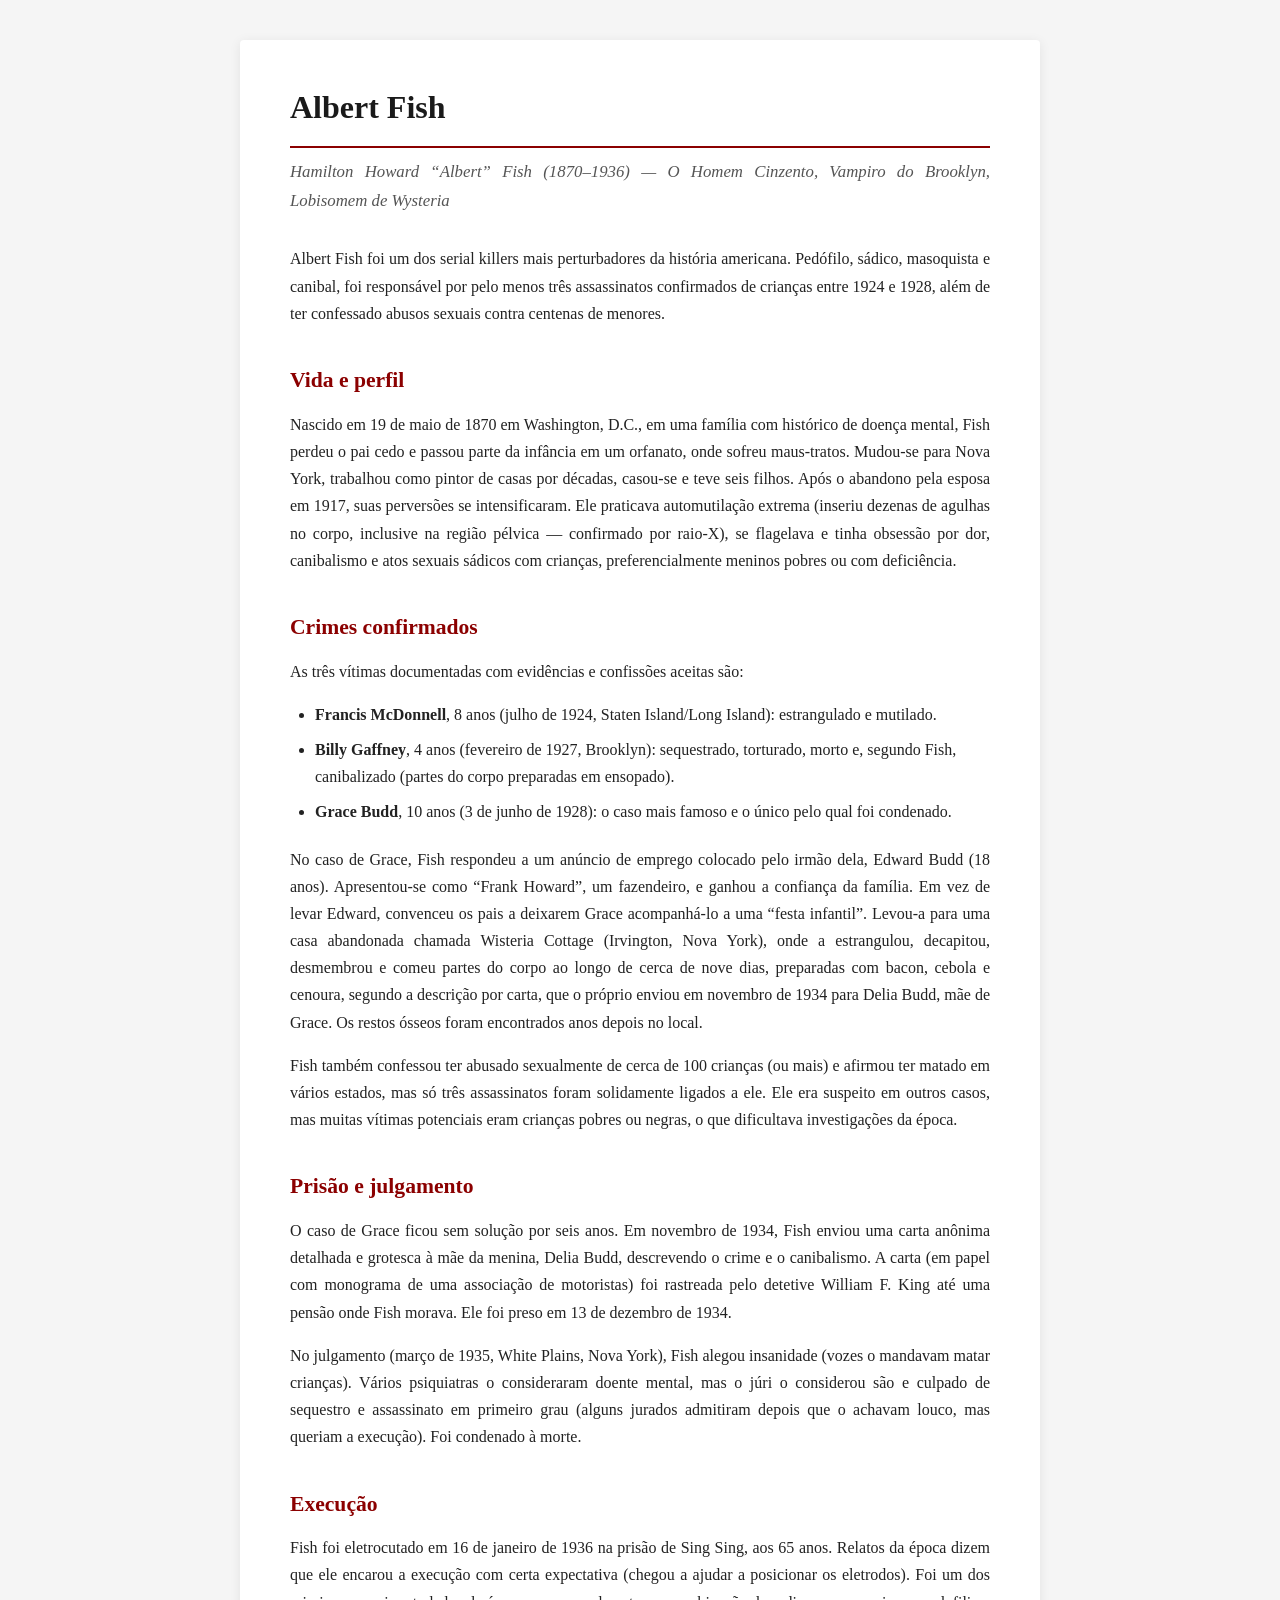
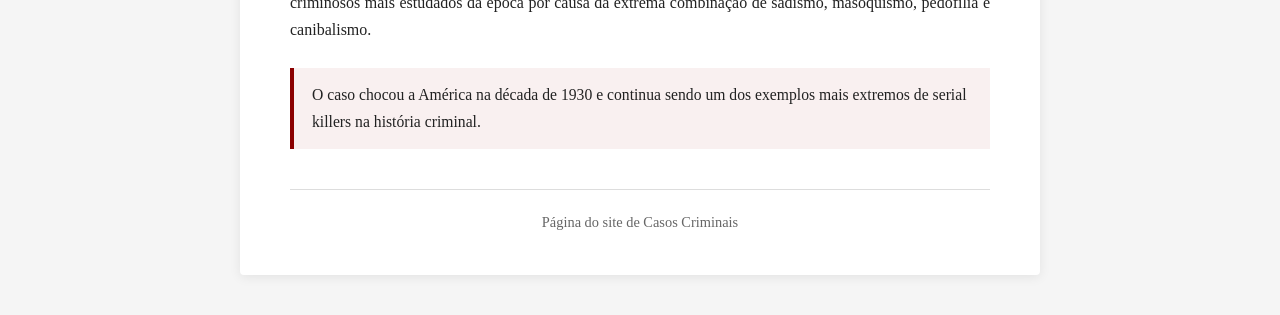
==== CrimesPag/AlbertFish.html @ 1a2b9158 "InicioMari" ====
<!DOCTYPE html>
<html lang="pt-BR">
<head>
  <meta charset="UTF-8">
  <meta name="viewport" content="width=device-width, initial-scale=1.0">
  <title>Albert Fish – O Homem Cinzento | Casos Criminais</title>
  <style>
    * {
      margin: 0;
      padding: 0;
      box-sizing: border-box;
    }

    body {
      font-family: Georgia, 'Times New Roman', serif;
      line-height: 1.7;
      background-color: #f5f5f5;
      color: #222;
    }

    .container {
      max-width: 800px;
      margin: 40px auto;
      background: #fff;
      padding: 40px 50px;
      box-shadow: 0 2px 12px rgba(0,0,0,0.08);
      border-radius: 4px;
    }

    h1 {
      font-size: 2rem;
      margin-bottom: 10px;
      color: #1a1a1a;
      border-bottom: 2px solid #8b0000;
      padding-bottom: 12px;
    }

    .subtitulo {
      font-size: 1.05rem;
      color: #555;
      margin-bottom: 30px;
      font-style: italic;
    }

    h2 {
      font-size: 1.35rem;
      margin-top: 35px;
      margin-bottom: 12px;
      color: #8b0000;
    }

    p {
      margin-bottom: 16px;
      text-align: justify;
    }

    ul {
      margin: 12px 0 20px 25px;
    }

    li {
      margin-bottom: 8px;
    }

    .destaque {
      background: #f9f0f0;
      border-left: 4px solid #8b0000;
      padding: 14px 18px;
      margin: 25px 0;
      font-size: 0.98rem;
    }

    footer {
      margin-top: 40px;
      padding-top: 20px;
      border-top: 1px solid #ddd;
      font-size: 0.9rem;
      color: #666;
      text-align: center;
    }
  </style>
</head>
<body>
  <div class="container">
    <h1>Albert Fish</h1>
    <p class="subtitulo">Hamilton Howard “Albert” Fish (1870–1936) — O Homem Cinzento, Vampiro do Brooklyn, Lobisomem de Wysteria</p>

    <p>Albert Fish foi um dos serial killers mais perturbadores da história americana. Pedófilo, sádico, masoquista e canibal, foi responsável por pelo menos três assassinatos confirmados de crianças entre 1924 e 1928, além de ter confessado abusos sexuais contra centenas de menores.</p>

    <h2>Vida e perfil</h2>
    <p>Nascido em 19 de maio de 1870 em Washington, D.C., em uma família com histórico de doença mental, Fish perdeu o pai cedo e passou parte da infância em um orfanato, onde sofreu maus-tratos. Mudou-se para Nova York, trabalhou como pintor de casas por décadas, casou-se e teve seis filhos. Após o abandono pela esposa em 1917, suas perversões se intensificaram. Ele praticava automutilação extrema (inseriu dezenas de agulhas no corpo, inclusive na região pélvica — confirmado por raio-X), se flagelava e tinha obsessão por dor, canibalismo e atos sexuais sádicos com crianças, preferencialmente meninos pobres ou com deficiência.</p>

    <h2>Crimes confirmados</h2>
    <p>As três vítimas documentadas com evidências e confissões aceitas são:</p>
    <ul>
      <li><strong>Francis McDonnell</strong>, 8 anos (julho de 1924, Staten Island/Long Island): estrangulado e mutilado.</li>
      <li><strong>Billy Gaffney</strong>, 4 anos (fevereiro de 1927, Brooklyn): sequestrado, torturado, morto e, segundo Fish, canibalizado (partes do corpo preparadas em ensopado).</li>
      <li><strong>Grace Budd</strong>, 10 anos (3 de junho de 1928): o caso mais famoso e o único pelo qual foi condenado.</li>
    </ul>

    <p>No caso de Grace, Fish respondeu a um anúncio de emprego colocado pelo irmão dela, Edward Budd (18 anos). Apresentou-se como “Frank Howard”, um fazendeiro, e ganhou a confiança da família. Em vez de levar Edward, convenceu os pais a deixarem Grace acompanhá-lo a uma “festa infantil”. Levou-a para uma casa abandonada chamada Wisteria Cottage (Irvington, Nova York), onde a estrangulou, decapitou, desmembrou e comeu partes do corpo ao longo de cerca de nove dias, preparadas com bacon, cebola e cenoura, segundo a descrição por carta, que o próprio enviou em novembro de 1934 para Delia Budd, mãe de Grace. Os restos ósseos foram encontrados anos depois no local.</p>

    <p>Fish também confessou ter abusado sexualmente de cerca de 100 crianças (ou mais) e afirmou ter matado em vários estados, mas só três assassinatos foram solidamente ligados a ele. Ele era suspeito em outros casos, mas muitas vítimas potenciais eram crianças pobres ou negras, o que dificultava investigações da época.</p>

    <h2>Prisão e julgamento</h2>
    <p>O caso de Grace ficou sem solução por seis anos. Em novembro de 1934, Fish enviou uma carta anônima detalhada e grotesca à mãe da menina, Delia Budd, descrevendo o crime e o canibalismo. A carta (em papel com monograma de uma associação de motoristas) foi rastreada pelo detetive William F. King até uma pensão onde Fish morava. Ele foi preso em 13 de dezembro de 1934.</p>

    <p>No julgamento (março de 1935, White Plains, Nova York), Fish alegou insanidade (vozes o mandavam matar crianças). Vários psiquiatras o consideraram doente mental, mas o júri o considerou são e culpado de sequestro e assassinato em primeiro grau (alguns jurados admitiram depois que o achavam louco, mas queriam a execução). Foi condenado à morte.</p>

    <h2>Execução</h2>
    <p>Fish foi eletrocutado em 16 de janeiro de 1936 na prisão de Sing Sing, aos 65 anos. Relatos da época dizem que ele encarou a execução com certa expectativa (chegou a ajudar a posicionar os eletrodos). Foi um dos criminosos mais estudados da época por causa da extrema combinação de sadismo, masoquismo, pedofilia e canibalismo.</p>

    <div class="destaque">
      O caso chocou a América na década de 1930 e continua sendo um dos exemplos mais extremos de serial killers na história criminal.
    </div>

    <footer>
      Página do site de Casos Criminais
    </footer>
  </div>
</body>
</html>
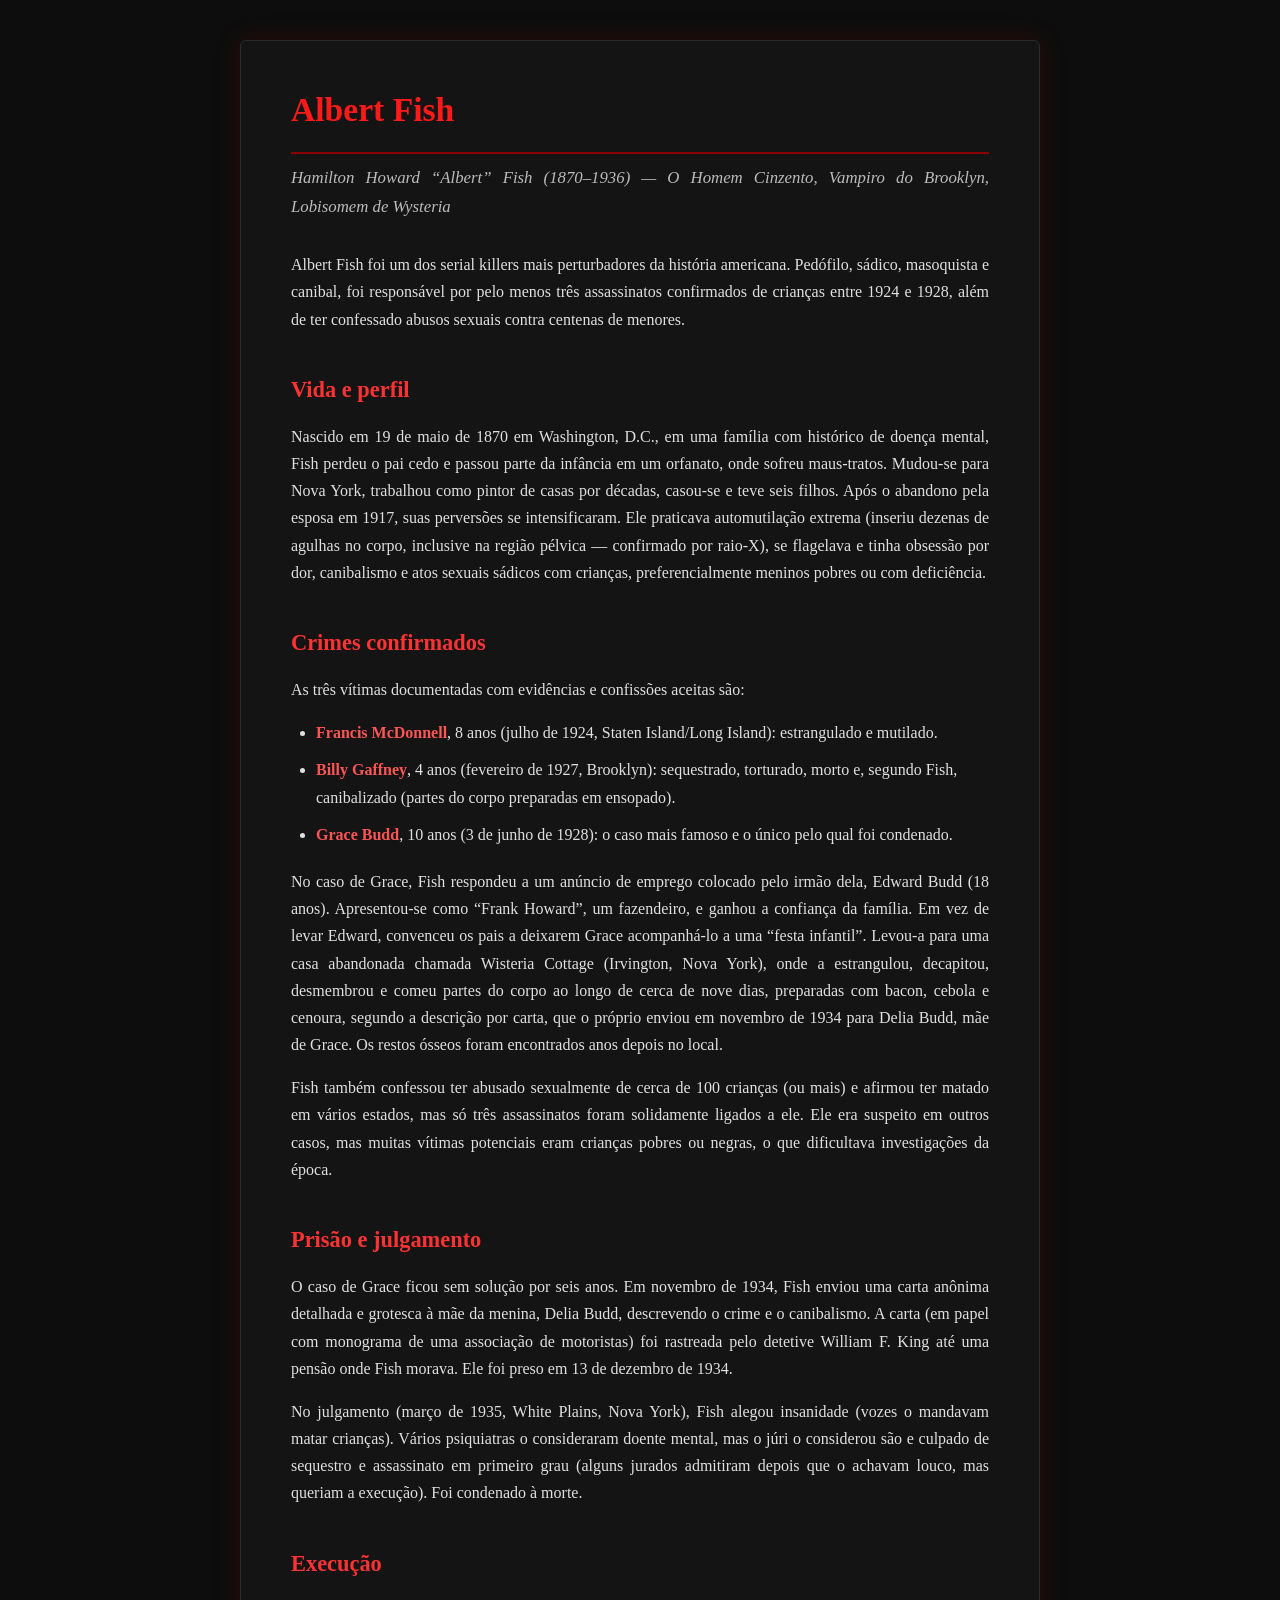
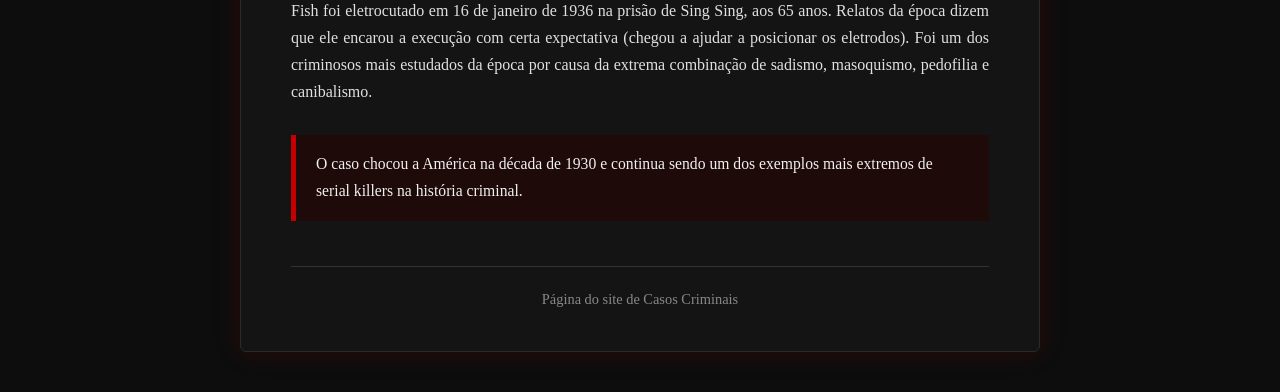
==== commit c4acd0ee: "Novas pg" ====
--- a/CrimesPag/AlbertFish.html
+++ b/CrimesPag/AlbertFish.html
@@ -4,81 +4,7 @@
   <meta charset="UTF-8">
   <meta name="viewport" content="width=device-width, initial-scale=1.0">
   <title>Albert Fish – O Homem Cinzento | Casos Criminais</title>
-  <style>
-    * {
-      margin: 0;
-      padding: 0;
-      box-sizing: border-box;
-    }
-
-    body {
-      font-family: Georgia, 'Times New Roman', serif;
-      line-height: 1.7;
-      background-color: #f5f5f5;
-      color: #222;
-    }
-
-    .container {
-      max-width: 800px;
-      margin: 40px auto;
-      background: #fff;
-      padding: 40px 50px;
-      box-shadow: 0 2px 12px rgba(0,0,0,0.08);
-      border-radius: 4px;
-    }
-
-    h1 {
-      font-size: 2rem;
-      margin-bottom: 10px;
-      color: #1a1a1a;
-      border-bottom: 2px solid #8b0000;
-      padding-bottom: 12px;
-    }
-
-    .subtitulo {
-      font-size: 1.05rem;
-      color: #555;
-      margin-bottom: 30px;
-      font-style: italic;
-    }
-
-    h2 {
-      font-size: 1.35rem;
-      margin-top: 35px;
-      margin-bottom: 12px;
-      color: #8b0000;
-    }
-
-    p {
-      margin-bottom: 16px;
-      text-align: justify;
-    }
-
-    ul {
-      margin: 12px 0 20px 25px;
-    }
-
-    li {
-      margin-bottom: 8px;
-    }
-
-    .destaque {
-      background: #f9f0f0;
-      border-left: 4px solid #8b0000;
-      padding: 14px 18px;
-      margin: 25px 0;
-      font-size: 0.98rem;
-    }
-
-    footer {
-      margin-top: 40px;
-      padding-top: 20px;
-      border-top: 1px solid #ddd;
-      font-size: 0.9rem;
-      color: #666;
-      text-align: center;
-    }
-  </style>
+  <link rel="stylesheet" href="../CSS/fish.css"> 
 </head>
 <body>
   <div class="container">
--- a/CSS/fish.css
+++ b/CSS/fish.css
@@ -0,0 +1,81 @@
+ * {
+      margin: 0;
+      padding: 0;
+      box-sizing: border-box;
+    }
+
+    body {
+      font-family: Georgia, 'Times New Roman', serif;
+      line-height: 1.7;
+      background-color: #0d0d0d;
+      color: #e8e8e8;
+    }
+
+    .container {
+      max-width: 800px;
+      margin: 40px auto;
+      background: #141414;
+      padding: 40px 50px;
+      box-shadow: 0 0 25px rgba(139, 0, 0, 0.25);
+      border-radius: 6px;
+      border: 1px solid #2a2a2a;
+    }
+
+    h1 {
+      font-size: 2.1rem;
+      margin-bottom: 10px;
+      color: #ff1a1a;
+      border-bottom: 2px solid #8b0000;
+      padding-bottom: 14px;
+    }
+
+    .subtitulo {
+      font-size: 1.05rem;
+      color: #bbbbbb;
+      margin-bottom: 30px;
+      font-style: italic;
+    }
+
+    h2 {
+      font-size: 1.4rem;
+      margin-top: 38px;
+      margin-bottom: 14px;
+      color: #ff3333;
+    }
+
+    p {
+      margin-bottom: 16px;
+      text-align: justify;
+      color: #e0e0e0;
+    }
+
+    ul {
+      margin: 12px 0 20px 25px;
+    }
+
+    li {
+      margin-bottom: 10px;
+      color: #e0e0e0;
+    }
+
+    strong {
+      color: #ff5555;
+    }
+
+    .destaque {
+      background: #1f0a0a;
+      border-left: 5px solid #c40000;
+      padding: 16px 20px;
+      margin: 30px 0;
+      font-size: 0.98rem;
+      color: #f0f0f0;
+    }
+
+    footer {
+      margin-top: 45px;
+      padding-top: 20px;
+      border-top: 1px solid #333;
+      font-size: 0.9rem;
+      color: #888;
+      text-align: center;
+    }
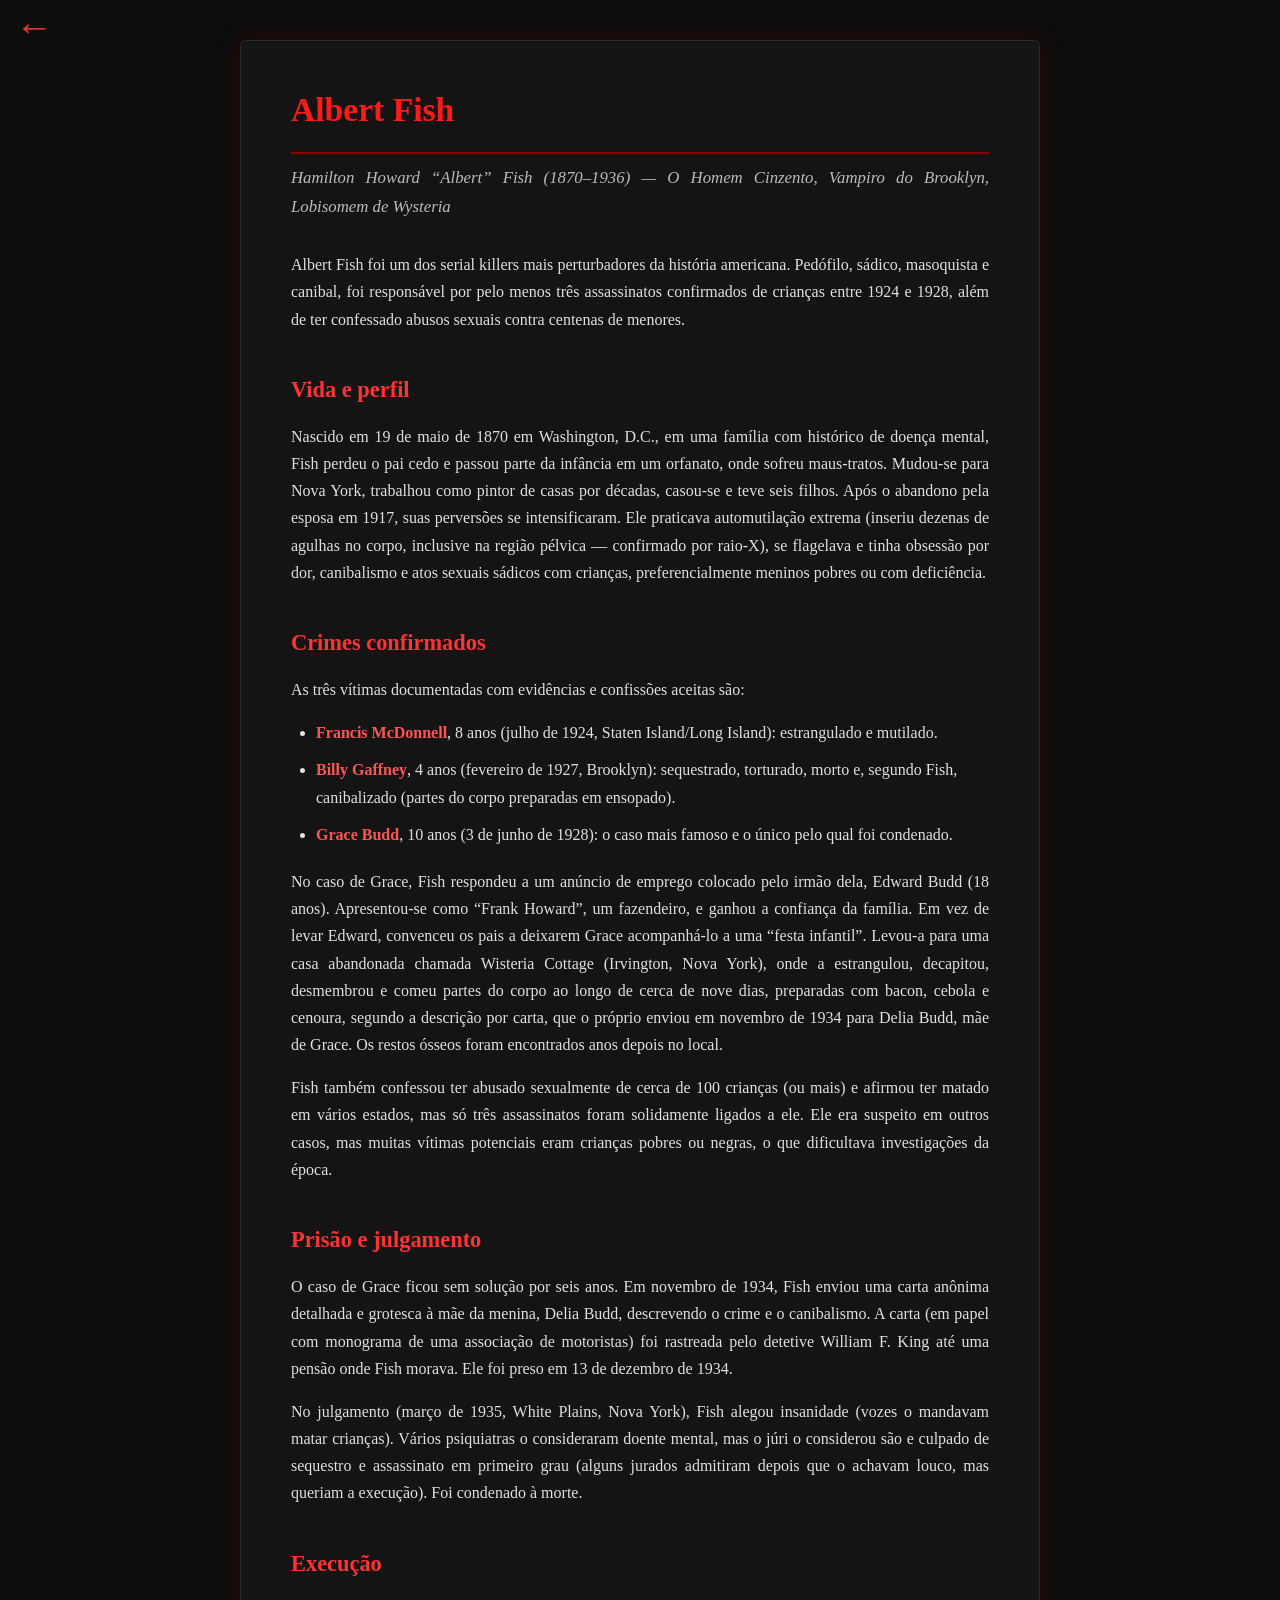
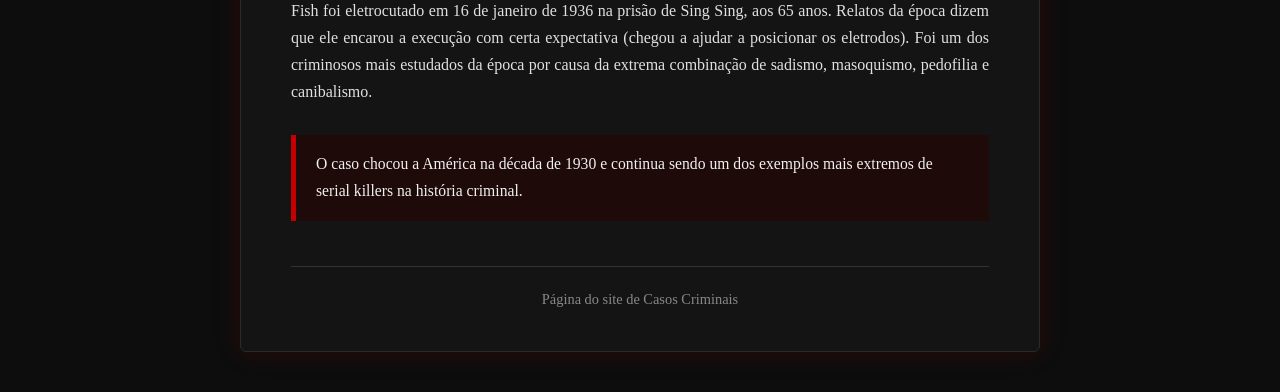
==== commit 0f52bd51: "Voltamentos" ====
--- a/CrimesPag/AlbertFish.html
+++ b/CrimesPag/AlbertFish.html
@@ -5,8 +5,14 @@
   <meta name="viewport" content="width=device-width, initial-scale=1.0">
   <title>Albert Fish – O Homem Cinzento | Casos Criminais</title>
   <link rel="stylesheet" href="../CSS/fish.css"> 
+  <link rel="stylesheet" href="../CSS/voltar.css">
 </head>
 <body>
+  <div id="botao-voltar-container">
+  <a href="../index.html" class="botao-voltar-link" aria-label="Voltar">
+    ←
+  </a>
+</div>
   <div class="container">
     <h1>Albert Fish</h1>
     <p class="subtitulo">Hamilton Howard “Albert” Fish (1870–1936) — O Homem Cinzento, Vampiro do Brooklyn, Lobisomem de Wysteria</p>
--- a/CSS/voltar.css
+++ b/CSS/voltar.css
@@ -0,0 +1,34 @@
+ #botao-voltar-container .botao-voltar-link {
+    position: fixed;
+    top: 8px;
+    left: 15px;
+    z-index: 99999;
+
+    color: #e53935;
+    text-decoration: none;
+
+    font-family: Arial, sans-serif;
+    font-size: 38px;
+    font-weight: bold;
+    line-height: 1;
+
+    transition: transform 0.2s ease, color 0.2s ease;
+  }
+
+  #botao-voltar-container .botao-voltar-link:hover {
+    color: #c62828;
+    transform: translateX(-3px);
+  }
+.lista-casos > .link-caso {
+  display: block;
+  height: 250px;
+  min-width: 0;
+  min-height: 0;
+  text-decoration: none;
+  color: inherit;
+}
+
+.lista-casos > .link-caso .caso {
+  width: 100%;
+  height: 100%;
+}
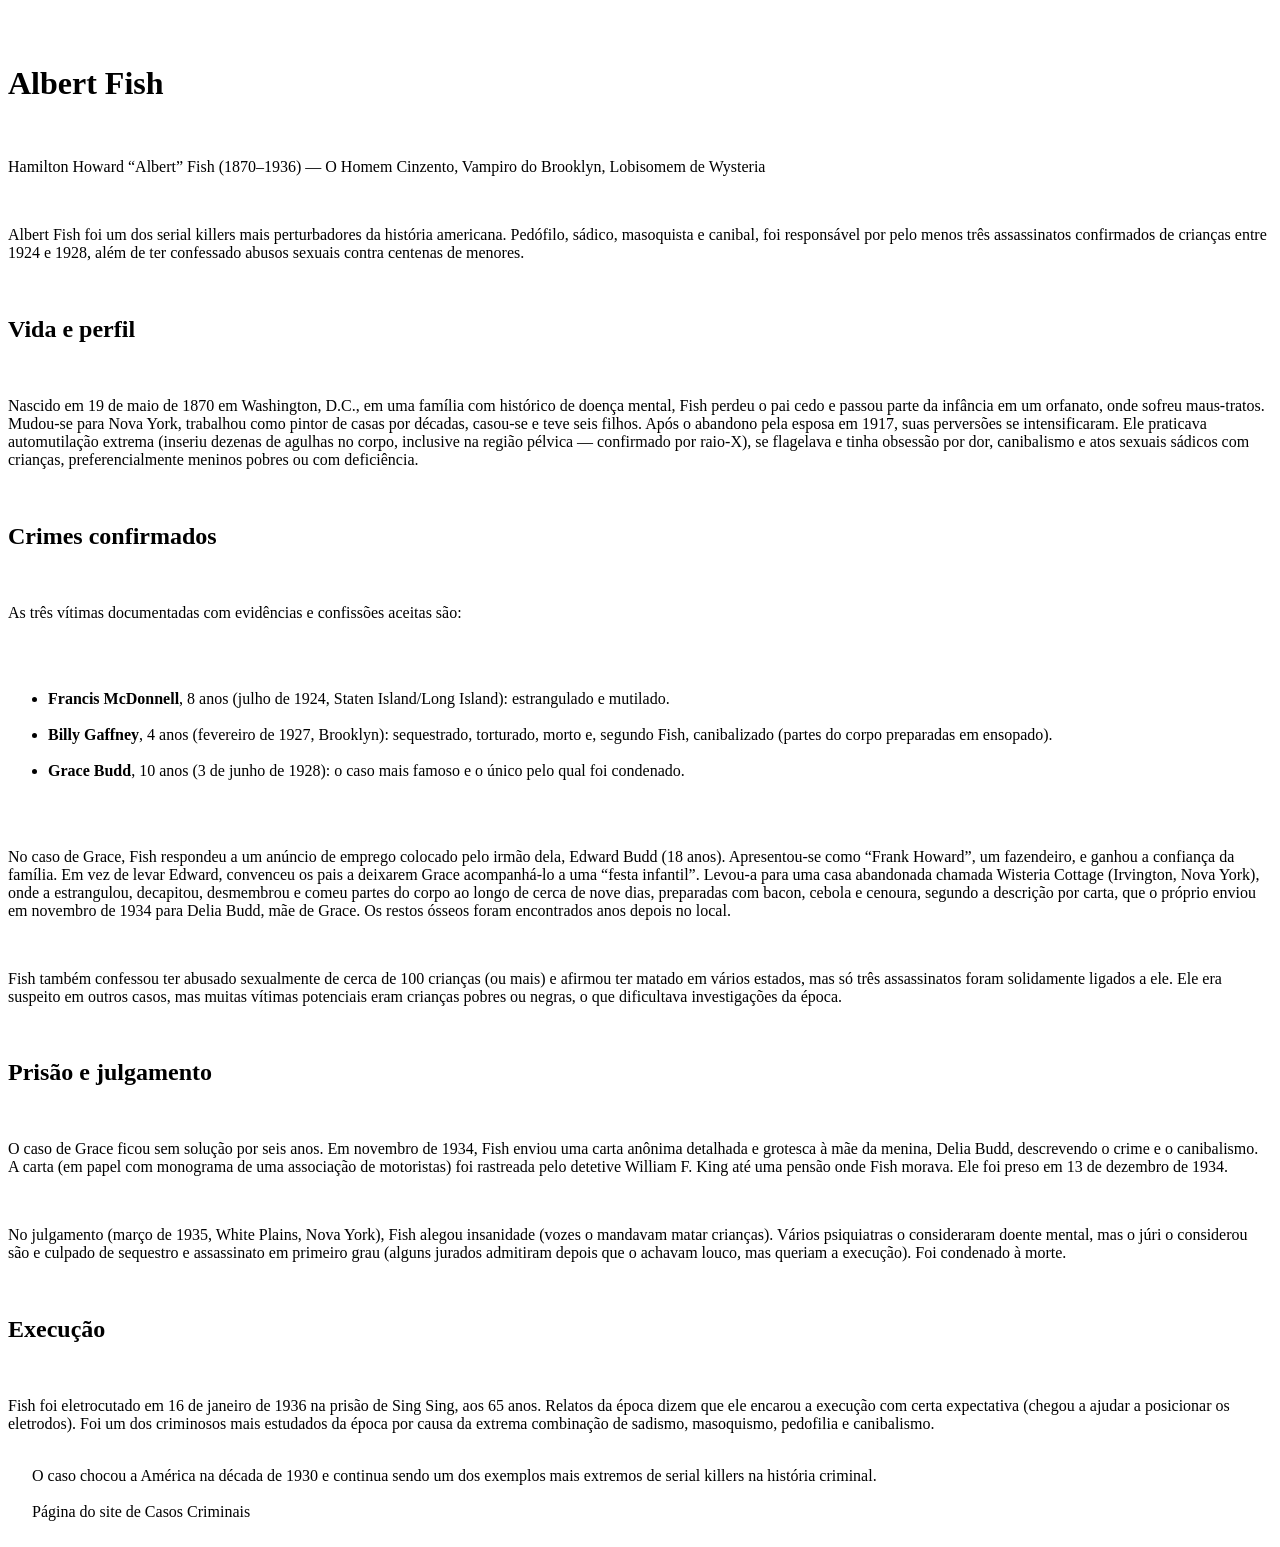
==== commit d16a4604: "Refactor HTML structure and add styles for Albert Fish page" ====
--- a/CrimesPag/AlbertFish.html
+++ b/CrimesPag/AlbertFish.html
@@ -1,54 +1,133 @@
+
 <!DOCTYPE html>
 <html lang="pt-BR">
 <head>
-  <meta charset="UTF-8">
-  <meta name="viewport" content="width=device-width, initial-scale=1.0">
-  <title>Albert Fish – O Homem Cinzento | Casos Criminais</title>
-  <link rel="stylesheet" href="../CSS/fish.css"> 
-  <link rel="stylesheet" href="../CSS/voltar.css">
+  <meta charset="UTF-8">
+  <meta name="viewport" content="width=device-width, initial-scale=1.0">
+  <title>Albert Fish – O Homem Cinzento | Casos Criminais</title>
+  <style>
+    * {
+      margin: 0;
+      padding: 0;
+      box-sizing: border-box;
+    }
+
+    body {
+      font-family: Georgia, 'Times New Roman', serif;
+      line-height: 1.7;
+      background-color: #0d0d0d;
+      color: #e8e8e8;
+    }
+
+    .container {
+      max-width: 800px;
+      margin: 40px auto;
+      background: #141414;
+      padding: 40px 50px;
+      box-shadow: 0 0 25px rgba(139, 0, 0, 0.25);
+      border-radius: 6px;
+      border: 1px solid #2a2a2a;
+    }
+
+    h1 {
+      font-size: 2.1rem;
+      margin-bottom: 10px;
+      color: #ff1a1a;
+      border-bottom: 2px solid #8b0000;
+      padding-bottom: 14px;
+    }
+
+    .subtitulo {
+      font-size: 1.05rem;
+      color: #bbbbbb;
+      margin-bottom: 30px;
+      font-style: italic;
+    }
+
+    h2 {
+      font-size: 1.4rem;
+      margin-top: 38px;
+      margin-bottom: 14px;
+      color: #ff3333;
+    }
+
+    p {
+      margin-bottom: 16px;
+      text-align: justify;
+      color: #e0e0e0;
+    }
+
+    ul {
+      margin: 12px 0 20px 25px;
+    }
+
+    li {
+      margin-bottom: 10px;
+      color: #e0e0e0;
+    }
+
+    strong {
+      color: #ff5555;
+    }
+
+    .destaque {
+      background: #1f0a0a;
+      border-left: 5px solid #c40000;
+      padding: 16px 20px;
+      margin: 30px 0;
+      font-size: 0.98rem;
+      color: #f0f0f0;
+    }
+
+    footer {
+      margin-top: 45px;
+      padding-top: 20px;
+      border-top: 1px solid #333;
+      font-size: 0.9rem;
+      color: #888;
+      text-align: center;
+    }
+  </style>
 </head>
 <body>
-  <div id="botao-voltar-container">
-  <a href="../index.html" class="botao-voltar-link" aria-label="Voltar">
-    ←
-  </a>
-</div>
-  <div class="container">
-    <h1>Albert Fish</h1>
-    <p class="subtitulo">Hamilton Howard “Albert” Fish (1870–1936) — O Homem Cinzento, Vampiro do Brooklyn, Lobisomem de Wysteria</p>
+  <div class="container">
+    <h1>Albert Fish</h1>
+    <p class="subtitulo">Hamilton Howard “Albert” Fish (1870–1936) — O Homem Cinzento, Vampiro do Brooklyn, Lobisomem de Wysteria</p>
 
-    <p>Albert Fish foi um dos serial killers mais perturbadores da história americana. Pedófilo, sádico, masoquista e canibal, foi responsável por pelo menos três assassinatos confirmados de crianças entre 1924 e 1928, além de ter confessado abusos sexuais contra centenas de menores.</p>
+    <p>Albert Fish foi um dos serial killers mais perturbadores da história americana. Pedófilo, sádico, masoquista e canibal, foi responsável por pelo menos três assassinatos confirmados de crianças entre 1924 e 1928, além de ter confessado abusos sexuais contra centenas de menores.</p>
 
-    <h2>Vida e perfil</h2>
-    <p>Nascido em 19 de maio de 1870 em Washington, D.C., em uma família com histórico de doença mental, Fish perdeu o pai cedo e passou parte da infância em um orfanato, onde sofreu maus-tratos. Mudou-se para Nova York, trabalhou como pintor de casas por décadas, casou-se e teve seis filhos. Após o abandono pela esposa em 1917, suas perversões se intensificaram. Ele praticava automutilação extrema (inseriu dezenas de agulhas no corpo, inclusive na região pélvica — confirmado por raio-X), se flagelava e tinha obsessão por dor, canibalismo e atos sexuais sádicos com crianças, preferencialmente meninos pobres ou com deficiência.</p>
+    <h2>Vida e perfil</h2>
+    <p>Nascido em 19 de maio de 1870 em Washington, D.C., em uma família com histórico de doença mental, Fish perdeu o pai cedo e passou parte da infância em um orfanato, onde sofreu maus-tratos. Mudou-se para Nova York, trabalhou como pintor de casas por décadas, casou-se e teve seis filhos. Após o abandono pela esposa em 1917, suas perversões se intensificaram. Ele praticava automutilação extrema (inseriu dezenas de agulhas no corpo, inclusive na região pélvica — confirmado por raio-X), se flagelava e tinha obsessão por dor, canibalismo e atos sexuais sádicos com crianças, preferencialmente meninos pobres ou com deficiência.</p>
 
-    <h2>Crimes confirmados</h2>
-    <p>As três vítimas documentadas com evidências e confissões aceitas são:</p>
-    <ul>
-      <li><strong>Francis McDonnell</strong>, 8 anos (julho de 1924, Staten Island/Long Island): estrangulado e mutilado.</li>
-      <li><strong>Billy Gaffney</strong>, 4 anos (fevereiro de 1927, Brooklyn): sequestrado, torturado, morto e, segundo Fish, canibalizado (partes do corpo preparadas em ensopado).</li>
-      <li><strong>Grace Budd</strong>, 10 anos (3 de junho de 1928): o caso mais famoso e o único pelo qual foi condenado.</li>
-    </ul>
+    <h2>Crimes confirmados</h2>
+    <p>As três vítimas documentadas com evidências e confissões aceitas são:</p>
+    <ul>
+      <li><strong>Francis McDonnell</strong>, 8 anos (julho de 1924, Staten Island/Long Island): estrangulado e mutilado.</li>
+      <li><strong>Billy Gaffney</strong>, 4 anos (fevereiro de 1927, Brooklyn): sequestrado, torturado, morto e, segundo Fish, canibalizado (partes do corpo preparadas em ensopado).</li>
+      <li><strong>Grace Budd</strong>, 10 anos (3 de junho de 1928): o caso mais famoso e o único pelo qual foi condenado.</li>
+    </ul>
 
-    <p>No caso de Grace, Fish respondeu a um anúncio de emprego colocado pelo irmão dela, Edward Budd (18 anos). Apresentou-se como “Frank Howard”, um fazendeiro, e ganhou a confiança da família. Em vez de levar Edward, convenceu os pais a deixarem Grace acompanhá-lo a uma “festa infantil”. Levou-a para uma casa abandonada chamada Wisteria Cottage (Irvington, Nova York), onde a estrangulou, decapitou, desmembrou e comeu partes do corpo ao longo de cerca de nove dias, preparadas com bacon, cebola e cenoura, segundo a descrição por carta, que o próprio enviou em novembro de 1934 para Delia Budd, mãe de Grace. Os restos ósseos foram encontrados anos depois no local.</p>
+    <p>No caso de Grace, Fish respondeu a um anúncio de emprego colocado pelo irmão dela, Edward Budd (18 anos). Apresentou-se como “Frank Howard”, um fazendeiro, e ganhou a confiança da família. Em vez de levar Edward, convenceu os pais a deixarem Grace acompanhá-lo a uma “festa infantil”. Levou-a para uma casa abandonada chamada Wisteria Cottage (Irvington, Nova York), onde a estrangulou, decapitou, desmembrou e comeu partes do corpo ao longo de cerca de nove dias, preparadas com bacon, cebola e cenoura, segundo a descrição por carta, que o próprio enviou em novembro de 1934 para Delia Budd, mãe de Grace. Os restos ósseos foram encontrados anos depois no local.</p>
 
-    <p>Fish também confessou ter abusado sexualmente de cerca de 100 crianças (ou mais) e afirmou ter matado em vários estados, mas só três assassinatos foram solidamente ligados a ele. Ele era suspeito em outros casos, mas muitas vítimas potenciais eram crianças pobres ou negras, o que dificultava investigações da época.</p>
+    <p>Fish também confessou ter abusado sexualmente de cerca de 100 crianças (ou mais) e afirmou ter matado em vários estados, mas só três assassinatos foram solidamente ligados a ele. Ele era suspeito em outros casos, mas muitas vítimas potenciais eram crianças pobres ou negras, o que dificultava investigações da época.</p>
 
-    <h2>Prisão e julgamento</h2>
-    <p>O caso de Grace ficou sem solução por seis anos. Em novembro de 1934, Fish enviou uma carta anônima detalhada e grotesca à mãe da menina, Delia Budd, descrevendo o crime e o canibalismo. A carta (em papel com monograma de uma associação de motoristas) foi rastreada pelo detetive William F. King até uma pensão onde Fish morava. Ele foi preso em 13 de dezembro de 1934.</p>
+    <h2>Prisão e julgamento</h2>
+    <p>O caso de Grace ficou sem solução por seis anos. Em novembro de 1934, Fish enviou uma carta anônima detalhada e grotesca à mãe da menina, Delia Budd, descrevendo o crime e o canibalismo. A carta (em papel com monograma de uma associação de motoristas) foi rastreada pelo detetive William F. King até uma pensão onde Fish morava. Ele foi preso em 13 de dezembro de 1934.</p>
 
-    <p>No julgamento (março de 1935, White Plains, Nova York), Fish alegou insanidade (vozes o mandavam matar crianças). Vários psiquiatras o consideraram doente mental, mas o júri o considerou são e culpado de sequestro e assassinato em primeiro grau (alguns jurados admitiram depois que o achavam louco, mas queriam a execução). Foi condenado à morte.</p>
+    <p>No julgamento (março de 1935, White Plains, Nova York), Fish alegou insanidade (vozes o mandavam matar crianças). Vários psiquiatras o consideraram doente mental, mas o júri o considerou são e culpado de sequestro e assassinato em primeiro grau (alguns jurados admitiram depois que o achavam louco, mas queriam a execução). Foi condenado à morte.</p>
 
-    <h2>Execução</h2>
-    <p>Fish foi eletrocutado em 16 de janeiro de 1936 na prisão de Sing Sing, aos 65 anos. Relatos da época dizem que ele encarou a execução com certa expectativa (chegou a ajudar a posicionar os eletrodos). Foi um dos criminosos mais estudados da época por causa da extrema combinação de sadismo, masoquismo, pedofilia e canibalismo.</p>
+    <h2>Execução</h2>
+    <p>Fish foi eletrocutado em 16 de janeiro de 1936 na prisão de Sing Sing, aos 65 anos. Relatos da época dizem que ele encarou a execução com certa expectativa (chegou a ajudar a posicionar os eletrodos). Foi um dos criminosos mais estudados da época por causa da extrema combinação de sadismo, masoquismo, pedofilia e canibalismo.</p>
 
-    <div class="destaque">
-      O caso chocou a América na década de 1930 e continua sendo um dos exemplos mais extremos de serial killers na história criminal.
-    </div>
+    <div class="destaque">
+      O caso chocou a América na década de 1930 e continua sendo um dos exemplos mais extremos de serial killers na história criminal.
+    </div>
 
-    <footer>
-      Página do site de Casos Criminais
-    </footer>
-  </div>
+    <footer>
+      Página do site de Casos Criminais
+    </footer>
+  </div>
 </body>
-</html>+</html>
+
+
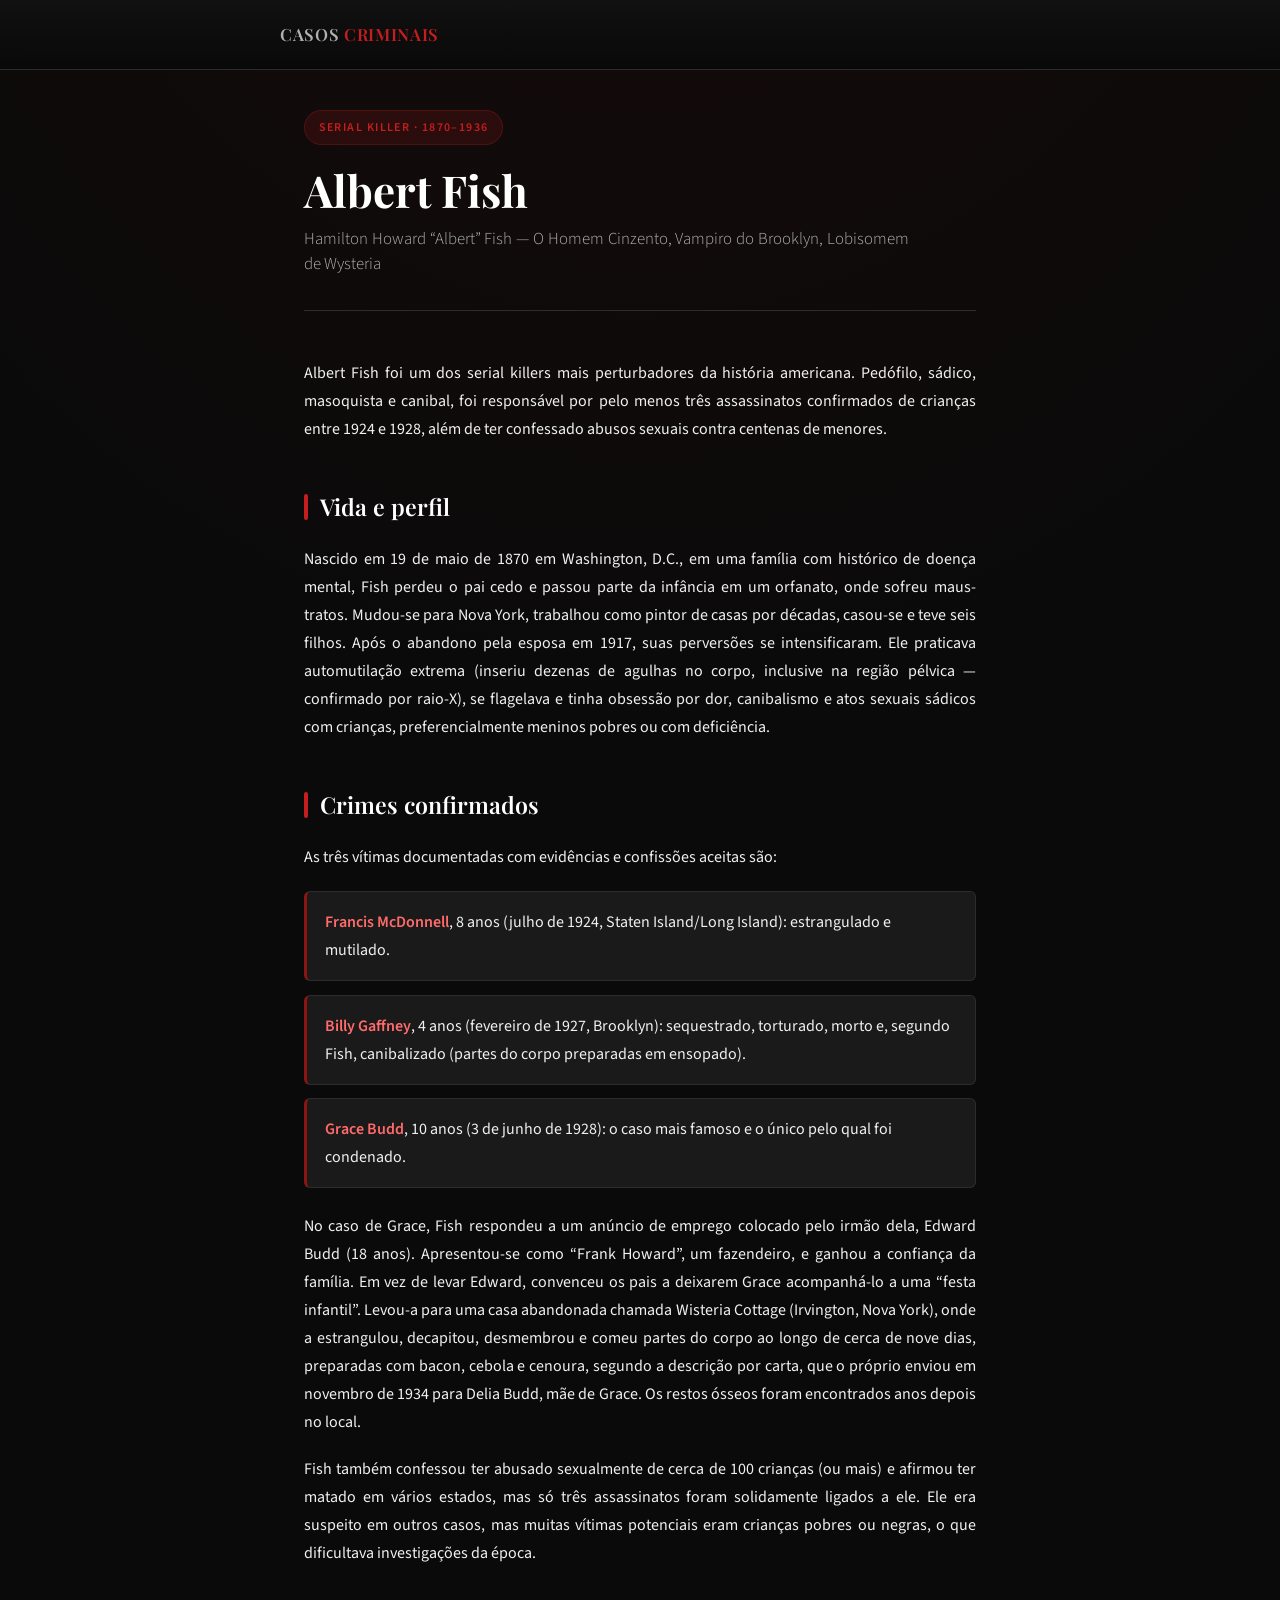
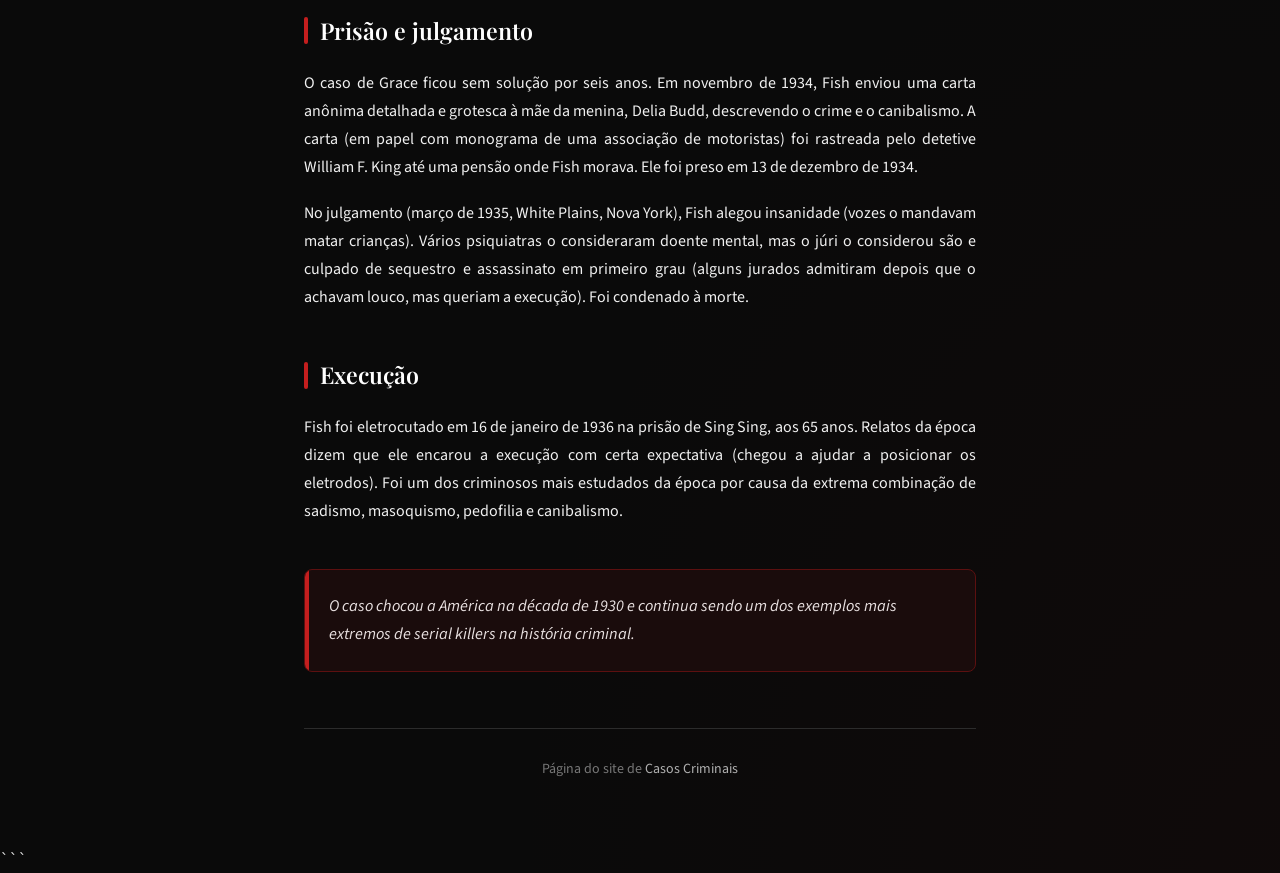
==== commit 7aa8685e: "Refactor HTML structure and styles for Albert Fish page" ====
--- a/CrimesPag/AlbertFish.html
+++ b/CrimesPag/AlbertFish.html
@@ -2,132 +2,343 @@
 <!DOCTYPE html>
 <html lang="pt-BR">
 <head>
-  <meta charset="UTF-8">
-  <meta name="viewport" content="width=device-width, initial-scale=1.0">
-  <title>Albert Fish – O Homem Cinzento | Casos Criminais</title>
-  <style>
-    * {
-      margin: 0;
-      padding: 0;
-      box-sizing: border-box;
-    }
-
-    body {
-      font-family: Georgia, 'Times New Roman', serif;
-      line-height: 1.7;
-      background-color: #0d0d0d;
-      color: #e8e8e8;
-    }
-
-    .container {
-      max-width: 800px;
-      margin: 40px auto;
-      background: #141414;
-      padding: 40px 50px;
-      box-shadow: 0 0 25px rgba(139, 0, 0, 0.25);
-      border-radius: 6px;
-      border: 1px solid #2a2a2a;
-    }
-
-    h1 {
-      font-size: 2.1rem;
-      margin-bottom: 10px;
-      color: #ff1a1a;
-      border-bottom: 2px solid #8b0000;
-      padding-bottom: 14px;
-    }
-
-    .subtitulo {
-      font-size: 1.05rem;
-      color: #bbbbbb;
-      margin-bottom: 30px;
-      font-style: italic;
-    }
-
-    h2 {
-      font-size: 1.4rem;
-      margin-top: 38px;
-      margin-bottom: 14px;
-      color: #ff3333;
-    }
-
-    p {
-      margin-bottom: 16px;
-      text-align: justify;
-      color: #e0e0e0;
-    }
-
-    ul {
-      margin: 12px 0 20px 25px;
-    }
-
-    li {
-      margin-bottom: 10px;
-      color: #e0e0e0;
-    }
-
-    strong {
-      color: #ff5555;
-    }
-
-    .destaque {
-      background: #1f0a0a;
-      border-left: 5px solid #c40000;
-      padding: 16px 20px;
-      margin: 30px 0;
-      font-size: 0.98rem;
-      color: #f0f0f0;
-    }
-
-    footer {
-      margin-top: 45px;
-      padding-top: 20px;
-      border-top: 1px solid #333;
-      font-size: 0.9rem;
-      color: #888;
-      text-align: center;
-    }
-  </style>
+  <meta charset="UTF-8">
+  <meta name="viewport" content="width=device-width, initial-scale=1.0">
+  <title>Albert Fish – O Homem Cinzento | Casos Criminais</title>
+  <link rel="preconnect" href="https://fonts.googleapis.com">
+  <link rel="preconnect" href="https://fonts.gstatic.com" crossorigin>
+  <link href="https://fonts.googleapis.com/css2?family=Playfair+Display:wght@400;600;700&family=Source+Sans+3:wght@300;400;500;600&display=swap" rel="stylesheet">
+  <style>
+    :root {
+      --bg-deep: #0a0a0a;
+      --bg-card: #121212;
+      --bg-elevated: #1a1a1a;
+      --border: #2c2c2c;
+      --border-accent: #5c1010;
+      --text-primary: #f0f0f0;
+      --text-secondary: #b0b0b0;
+      --text-muted: #777;
+      --accent: #c41e1e;
+      --accent-soft: #8b1515;
+      --accent-glow: rgba(196, 30, 30, 0.15);
+      --highlight-bg: #1a0c0c;
+    }
+
+    * {
+      margin: 0;
+      padding: 0;
+      box-sizing: border-box;
+    }
+
+    html {
+      scroll-behavior: smooth;
+    }
+
+    body {
+      font-family: 'Source Sans 3', system-ui, sans-serif;
+      line-height: 1.75;
+      background: var(--bg-deep);
+      color: var(--text-primary);
+      min-height: 100vh;
+      background-image:
+        radial-gradient(ellipse 80% 50% at 50% -20%, rgba(139, 20, 20, 0.12), transparent),
+        radial-gradient(ellipse 60% 40% at 100% 100%, rgba(80, 10, 10, 0.08), transparent);
+    }
+
+    /* Header */
+    .site-header {
+      background: linear-gradient(180deg, #111 0%, transparent 100%);
+      border-bottom: 1px solid var(--border);
+      padding: 1.25rem 1.5rem;
+      position: sticky;
+      top: 0;
+      z-index: 100;
+      backdrop-filter: blur(12px);
+      background-color: rgba(10, 10, 10, 0.85);
+    }
+
+    .header-inner {
+      max-width: 720px;
+      margin: 0 auto;
+      display: flex;
+      align-items: center;
+      justify-content: space-between;
+    }
+
+    .logo {
+      font-family: 'Playfair Display', serif;
+      font-size: 1.05rem;
+      font-weight: 600;
+      color: var(--text-secondary);
+      letter-spacing: 0.04em;
+      text-transform: uppercase;
+    }
+
+    .logo span {
+      color: var(--accent);
+    }
+
+    /* Main container */
+    .container {
+      max-width: 720px;
+      margin: 0 auto;
+      padding: 2.5rem 1.5rem 4rem;
+    }
+
+    /* Hero */
+    .hero {
+      margin-bottom: 3rem;
+      padding-bottom: 2rem;
+      border-bottom: 1px solid var(--border);
+    }
+
+    .hero-label {
+      display: inline-block;
+      font-size: 0.75rem;
+      font-weight: 600;
+      letter-spacing: 0.12em;
+      text-transform: uppercase;
+      color: var(--accent);
+      background: var(--accent-glow);
+      padding: 0.35rem 0.85rem;
+      border-radius: 999px;
+      margin-bottom: 1.25rem;
+      border: 1px solid rgba(196, 30, 30, 0.25);
+    }
+
+    h1 {
+      font-family: 'Playfair Display', serif;
+      font-size: clamp(2.1rem, 5vw, 2.75rem);
+      font-weight: 700;
+      line-height: 1.15;
+      color: #fff;
+      margin-bottom: 0.75rem;
+    }
+
+    .subtitulo {
+      font-size: 1.05rem;
+      color: var(--text-secondary);
+      font-weight: 300;
+      line-height: 1.5;
+      max-width: 36em;
+    }
+
+    /* Sections */
+    section {
+      margin-bottom: 2.75rem;
+    }
+
+    h2 {
+      font-family: 'Playfair Display', serif;
+      font-size: 1.45rem;
+      font-weight: 600;
+      color: #fff;
+      margin-bottom: 1.1rem;
+      display: flex;
+      align-items: center;
+      gap: 0.75rem;
+    }
+
+    h2::before {
+      content: '';
+      width: 4px;
+      height: 1.15em;
+      background: var(--accent);
+      border-radius: 2px;
+      flex-shrink: 0;
+    }
+
+    p {
+      margin-bottom: 1.15rem;
+      color: var(--text-primary);
+      text-align: justify;
+      hyphens: auto;
+    }
+
+    p:last-child {
+      margin-bottom: 0;
+    }
+
+    /* List */
+    .victims-list {
+      list-style: none;
+      margin: 1.25rem 0 1.5rem;
+      display: flex;
+      flex-direction: column;
+      gap: 0.85rem;
+    }
+
+    .victims-list li {
+      background: var(--bg-elevated);
+      border: 1px solid var(--border);
+      border-left: 3px solid var(--accent-soft);
+      border-radius: 6px;
+      padding: 1rem 1.15rem;
+      color: var(--text-primary);
+      transition: border-color 0.2s ease;
+    }
+
+    .victims-list li:hover {
+      border-left-color: var(--accent);
+    }
+
+    .victims-list strong {
+      color: #ff6b6b;
+      font-weight: 600;
+    }
+
+    /* Highlight box */
+    .destaque {
+      background: var(--highlight-bg);
+      border: 1px solid var(--border-accent);
+      border-radius: 8px;
+      padding: 1.35rem 1.5rem;
+      margin: 2.5rem 0;
+      position: relative;
+      overflow: hidden;
+    }
+
+    .destaque::before {
+      content: '';
+      position: absolute;
+      top: 0;
+      left: 0;
+      width: 4px;
+      height: 100%;
+      background: var(--accent);
+    }
+
+    .destaque p {
+      margin: 0;
+      font-size: 1.02rem;
+      color: #e8e0e0;
+      text-align: left;
+      font-style: italic;
+    }
+
+    /* Footer */
+    footer {
+      margin-top: 3.5rem;
+      padding-top: 1.75rem;
+      border-top: 1px solid var(--border);
+      text-align: center;
+    }
+
+    footer p {
+      font-size: 0.875rem;
+      color: var(--text-muted);
+      text-align: center;
+      margin: 0;
+    }
+
+    footer a {
+      color: var(--text-secondary);
+      text-decoration: none;
+      transition: color 0.2s;
+    }
+
+    footer a:hover {
+      color: var(--accent);
+    }
+
+    /* Responsive tweaks */
+    @media (max-width: 600px) {
+      .container {
+        padding: 1.75rem 1.15rem 3rem;
+      }
+
+      .hero {
+        margin-bottom: 2.25rem;
+      }
+
+      h2 {
+        font-size: 1.3rem;
+      }
+
+      .victims-list li {
+        padding: 0.9rem 1rem;
+      }
+    }
+  </style>
 </head>
 <body>
-  <div class="container">
-    <h1>Albert Fish</h1>
-    <p class="subtitulo">Hamilton Howard “Albert” Fish (1870–1936) — O Homem Cinzento, Vampiro do Brooklyn, Lobisomem de Wysteria</p>
-
-    <p>Albert Fish foi um dos serial killers mais perturbadores da história americana. Pedófilo, sádico, masoquista e canibal, foi responsável por pelo menos três assassinatos confirmados de crianças entre 1924 e 1928, além de ter confessado abusos sexuais contra centenas de menores.</p>
-
-    <h2>Vida e perfil</h2>
-    <p>Nascido em 19 de maio de 1870 em Washington, D.C., em uma família com histórico de doença mental, Fish perdeu o pai cedo e passou parte da infância em um orfanato, onde sofreu maus-tratos. Mudou-se para Nova York, trabalhou como pintor de casas por décadas, casou-se e teve seis filhos. Após o abandono pela esposa em 1917, suas perversões se intensificaram. Ele praticava automutilação extrema (inseriu dezenas de agulhas no corpo, inclusive na região pélvica — confirmado por raio-X), se flagelava e tinha obsessão por dor, canibalismo e atos sexuais sádicos com crianças, preferencialmente meninos pobres ou com deficiência.</p>
-
-    <h2>Crimes confirmados</h2>
-    <p>As três vítimas documentadas com evidências e confissões aceitas são:</p>
-    <ul>
-      <li><strong>Francis McDonnell</strong>, 8 anos (julho de 1924, Staten Island/Long Island): estrangulado e mutilado.</li>
-      <li><strong>Billy Gaffney</strong>, 4 anos (fevereiro de 1927, Brooklyn): sequestrado, torturado, morto e, segundo Fish, canibalizado (partes do corpo preparadas em ensopado).</li>
-      <li><strong>Grace Budd</strong>, 10 anos (3 de junho de 1928): o caso mais famoso e o único pelo qual foi condenado.</li>
-    </ul>
-
-    <p>No caso de Grace, Fish respondeu a um anúncio de emprego colocado pelo irmão dela, Edward Budd (18 anos). Apresentou-se como “Frank Howard”, um fazendeiro, e ganhou a confiança da família. Em vez de levar Edward, convenceu os pais a deixarem Grace acompanhá-lo a uma “festa infantil”. Levou-a para uma casa abandonada chamada Wisteria Cottage (Irvington, Nova York), onde a estrangulou, decapitou, desmembrou e comeu partes do corpo ao longo de cerca de nove dias, preparadas com bacon, cebola e cenoura, segundo a descrição por carta, que o próprio enviou em novembro de 1934 para Delia Budd, mãe de Grace. Os restos ósseos foram encontrados anos depois no local.</p>
-
-    <p>Fish também confessou ter abusado sexualmente de cerca de 100 crianças (ou mais) e afirmou ter matado em vários estados, mas só três assassinatos foram solidamente ligados a ele. Ele era suspeito em outros casos, mas muitas vítimas potenciais eram crianças pobres ou negras, o que dificultava investigações da época.</p>
-
-    <h2>Prisão e julgamento</h2>
-    <p>O caso de Grace ficou sem solução por seis anos. Em novembro de 1934, Fish enviou uma carta anônima detalhada e grotesca à mãe da menina, Delia Budd, descrevendo o crime e o canibalismo. A carta (em papel com monograma de uma associação de motoristas) foi rastreada pelo detetive William F. King até uma pensão onde Fish morava. Ele foi preso em 13 de dezembro de 1934.</p>
-
-    <p>No julgamento (março de 1935, White Plains, Nova York), Fish alegou insanidade (vozes o mandavam matar crianças). Vários psiquiatras o consideraram doente mental, mas o júri o considerou são e culpado de sequestro e assassinato em primeiro grau (alguns jurados admitiram depois que o achavam louco, mas queriam a execução). Foi condenado à morte.</p>
-
-    <h2>Execução</h2>
-    <p>Fish foi eletrocutado em 16 de janeiro de 1936 na prisão de Sing Sing, aos 65 anos. Relatos da época dizem que ele encarou a execução com certa expectativa (chegou a ajudar a posicionar os eletrodos). Foi um dos criminosos mais estudados da época por causa da extrema combinação de sadismo, masoquismo, pedofilia e canibalismo.</p>
-
-    <div class="destaque">
-      O caso chocou a América na década de 1930 e continua sendo um dos exemplos mais extremos de serial killers na história criminal.
-    </div>
-
-    <footer>
-      Página do site de Casos Criminais
-    </footer>
-  </div>
+  <header class="site-header">
+    <div class="header-inner">
+      <div class="logo">Casos <span>Criminais</span></div>
+    </div>
+  </header>
+
+  <main class="container">
+    <div class="hero">
+      <span class="hero-label">Serial Killer · 1870–1936</span>
+      <h1>Albert Fish</h1>
+      <p class="subtitulo">
+        Hamilton Howard “Albert” Fish — O Homem Cinzento, Vampiro do Brooklyn, Lobisomem de Wysteria
+      </p>
+    </div>
+
+    <section>
+      <p>
+        Albert Fish foi um dos serial killers mais perturbadores da história americana. Pedófilo, sádico, masoquista e canibal, foi responsável por pelo menos três assassinatos confirmados de crianças entre 1924 e 1928, além de ter confessado abusos sexuais contra centenas de menores.
+      </p>
+    </section>
+
+    <section>
+      <h2>Vida e perfil</h2>
+      <p>
+        Nascido em 19 de maio de 1870 em Washington, D.C., em uma família com histórico de doença mental, Fish perdeu o pai cedo e passou parte da infância em um orfanato, onde sofreu maus-tratos. Mudou-se para Nova York, trabalhou como pintor de casas por décadas, casou-se e teve seis filhos. Após o abandono pela esposa em 1917, suas perversões se intensificaram. Ele praticava automutilação extrema (inseriu dezenas de agulhas no corpo, inclusive na região pélvica — confirmado por raio-X), se flagelava e tinha obsessão por dor, canibalismo e atos sexuais sádicos com crianças, preferencialmente meninos pobres ou com deficiência.
+      </p>
+    </section>
+
+    <section>
+      <h2>Crimes confirmados</h2>
+      <p>As três vítimas documentadas com evidências e confissões aceitas são:</p>
+      <ul class="victims-list">
+        <li>
+          <strong>Francis McDonnell</strong>, 8 anos (julho de 1924, Staten Island/Long Island): estrangulado e mutilado.
+        </li>
+        <li>
+          <strong>Billy Gaffney</strong>, 4 anos (fevereiro de 1927, Brooklyn): sequestrado, torturado, morto e, segundo Fish, canibalizado (partes do corpo preparadas em ensopado).
+        </li>
+        <li>
+          <strong>Grace Budd</strong>, 10 anos (3 de junho de 1928): o caso mais famoso e o único pelo qual foi condenado.
+        </li>
+      </ul>
+      <p>
+        No caso de Grace, Fish respondeu a um anúncio de emprego colocado pelo irmão dela, Edward Budd (18 anos). Apresentou-se como “Frank Howard”, um fazendeiro, e ganhou a confiança da família. Em vez de levar Edward, convenceu os pais a deixarem Grace acompanhá-lo a uma “festa infantil”. Levou-a para uma casa abandonada chamada Wisteria Cottage (Irvington, Nova York), onde a estrangulou, decapitou, desmembrou e comeu partes do corpo ao longo de cerca de nove dias, preparadas com bacon, cebola e cenoura, segundo a descrição por carta, que o próprio enviou em novembro de 1934 para Delia Budd, mãe de Grace. Os restos ósseos foram encontrados anos depois no local.
+      </p>
+      <p>
+        Fish também confessou ter abusado sexualmente de cerca de 100 crianças (ou mais) e afirmou ter matado em vários estados, mas só três assassinatos foram solidamente ligados a ele. Ele era suspeito em outros casos, mas muitas vítimas potenciais eram crianças pobres ou negras, o que dificultava investigações da época.
+      </p>
+    </section>
+
+    <section>
+      <h2>Prisão e julgamento</h2>
+      <p>
+        O caso de Grace ficou sem solução por seis anos. Em novembro de 1934, Fish enviou uma carta anônima detalhada e grotesca à mãe da menina, Delia Budd, descrevendo o crime e o canibalismo. A carta (em papel com monograma de uma associação de motoristas) foi rastreada pelo detetive William F. King até uma pensão onde Fish morava. Ele foi preso em 13 de dezembro de 1934.
+      </p>
+      <p>
+        No julgamento (março de 1935, White Plains, Nova York), Fish alegou insanidade (vozes o mandavam matar crianças). Vários psiquiatras o consideraram doente mental, mas o júri o considerou são e culpado de sequestro e assassinato em primeiro grau (alguns jurados admitiram depois que o achavam louco, mas queriam a execução). Foi condenado à morte.
+      </p>
+    </section>
+
+    <section>
+      <h2>Execução</h2>
+      <p>
+        Fish foi eletrocutado em 16 de janeiro de 1936 na prisão de Sing Sing, aos 65 anos. Relatos da época dizem que ele encarou a execução com certa expectativa (chegou a ajudar a posicionar os eletrodos). Foi um dos criminosos mais estudados da época por causa da extrema combinação de sadismo, masoquismo, pedofilia e canibalismo.
+      </p>
+    </section>
+
+    <div class="destaque">
+      <p>
+        O caso chocou a América na década de 1930 e continua sendo um dos exemplos mais extremos de serial killers na história criminal.
+      </p>
+    </div>
+
+    <footer>
+      <p>Página do site de <a href="#">Casos Criminais</a></p>
+    </footer>
+  </main>
 </body>
 </html>
-
-
+```
